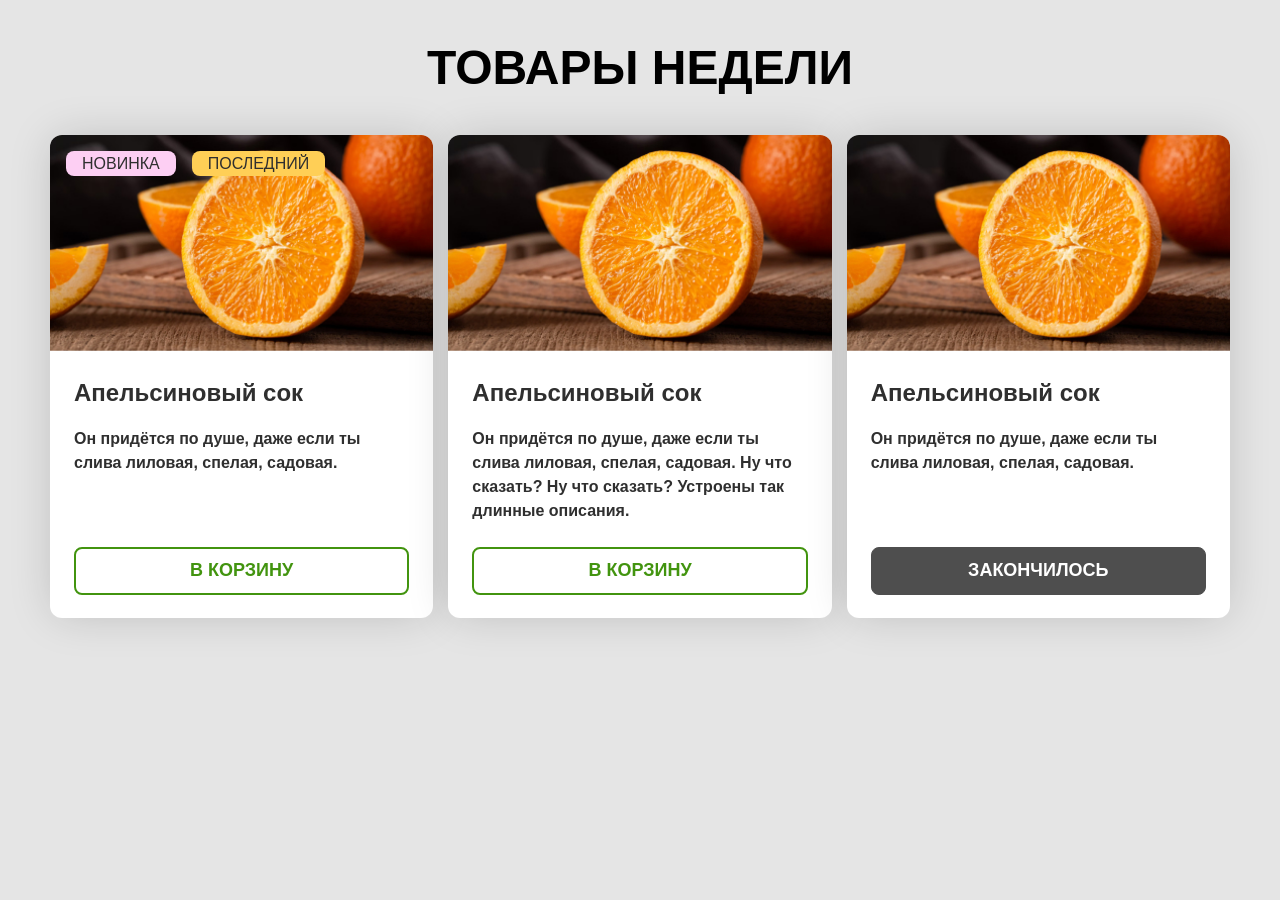
==== 01-product-card/index.html @ 3707c1dc "test assignment for SpurIt" ====
<!doctype html>
<html lang="ru">
<head>
    <meta charset="UTF-8">
    <meta name="viewport"
          content="width=device-width, user-scalable=no, initial-scale=1.0, maximum-scale=1.0, minimum-scale=1.0">
    <meta http-equiv="X-UA-Compatible" content="ie=edge">
    <title>SpurIT - Тестовое задание 1. HTML и CSS</title>
    <link rel="stylesheet" href="./index.css">
</head>
<body>
<main>
    <section class="week-goods">
        <div class="container">
            <h1 class="week-goods__header">ТОВАРЫ НЕДЕЛИ</h1>
            <div class="wrap">
                <div class="card">
                    <img class="card__img" src="orange.jpg" alt="orange">
                    <div class="card-description">
                            <h3 class="card__header">Апельсиновый сок</h3>
                            <p class="card__text">Он придётся по душе, даже если ты слива лиловая, спелая, садовая.</p>  
                    </div>
                    <button class="card__btn">в корзину</button>
                    <div class="card__tags">
                        <div class="tag tag--new">новинка</div>
                        <div class="tag tag--last">последний</div>
                    </div> 
                </div>
                <div class="card">
                    <img class="card__img" src="orange.jpg" alt="orange">
                    <div class="card-description">
                            <h3 class="card__header">Апельсиновый сок</h3>
                            <p class="card__text">Он придётся по душе, даже если ты слива лиловая, спелая, садовая. Ну что сказать? Ну что сказать? Устроены так длинные описания.</p> 
                    </div>
                    <button class="card__btn">в корзину</button>  
                </div>
                <div class="card">
                    <img class="card__img" src="orange.jpg" alt="orange">
                    <div class="card-description">
                            <h3 class="card__header">Апельсиновый сок</h3>
                            <p class="card__text">Он придётся по душе, даже если ты слива лиловая, спелая, садовая.</p>
                    </div>
                    <button class="card__btn" disabled>закончилось</button>
                </div>
                </div>
            </div>
        </div>
    </section>
</main>
</body>
</html>
---- 01-product-card/index.css ----
* {
  box-sizing: border-box;
  padding: 0;
  margin: 0;
  font-family: Arial, sans-serif;
  font-weight: 900;
}

.week-goods {
  background-color: #e5e5e5;
  padding: 40px 0 60px 0;
  height: 100vh;
}

.container {
  max-width: 1180px;
  margin: 0 auto;
}

.week-goods__header {
  color: #000000;
  font-size: 48px;
  text-align: center;
  margin-bottom: 40px;
}

.wrap {
  display: flex;
  justify-content: space-between;
  gap: 15px;
}

.card {
  display: flex;
  flex-direction: column;
  color: #2f2f2f;
  width: 33%;
  min-height: 482px;
  background: #ffffff;
  box-shadow: 0px 0px 45px -4px rgba(0, 0, 0, 0.18);
  border-radius: 12px;
  position: relative;
}

.card__img {
  width: 100%;
  border-radius: 12px 12px 0 0;
}

.card-description {
  padding: 24px;
  height: 100%;
}

.card__header {
  font-size: 24px;
  line-height: 36px;
  margin-bottom: 16px;
}

.card__text {
  font-size: 16px;
  line-height: 24px;
}

.card__btn {
  display: flex;
  justify-content: center;
  align-items: center;
  height: 48px;
  margin: 0 24px 23px;
  background-color: transparent;
  border: 2px solid #42940f;
  border-radius: 8px;
  color: #42940f;
  font-size: 18px;
  text-transform: uppercase;
  padding: 13px;
  text-align: center;
  cursor: pointer;
}

.card__btn:hover {
  background: #42940f;
  color: #ffffff;
}

.card__btn:active {
  background: #1f5200;
  border: 2px solid #1f5200;
  color: #ffffff;
}

.card__btn:disabled {
  background: #4e4e4e;
  color: #ffffff;
  border: 1px solid #4e4e4e;
}

.card__tags {
  display: flex;
  height: 25px;
  gap: 16px;
  position: absolute;
  left: 16px;
  top: 16px;
}

.tag {
  display: flex;
  justify-content: center;
  align-items: center;
  color: #2f2f2f;
  font-weight: 400;
  font-size: 16px;
  text-transform: uppercase;
  border-radius: 8px;
  padding: 0 16px;
}

.tag--new {
  background: #fdcff3;
}

.tag--last {
  background: #ffcf56;
}

@media (max-width: 1200px) {
  .container {
    padding: 0 15px;
  }
}

@media (max-width: 935px) {
  .wrap {
    flex-wrap: wrap;
  }

  .week-goods {
    height: 100%;
  }

  .card {
    width: 48%;
  }
}

@media (max-width: 648px) {
  .card {
    width: 100%;
    min-width: 325px;
  }
}
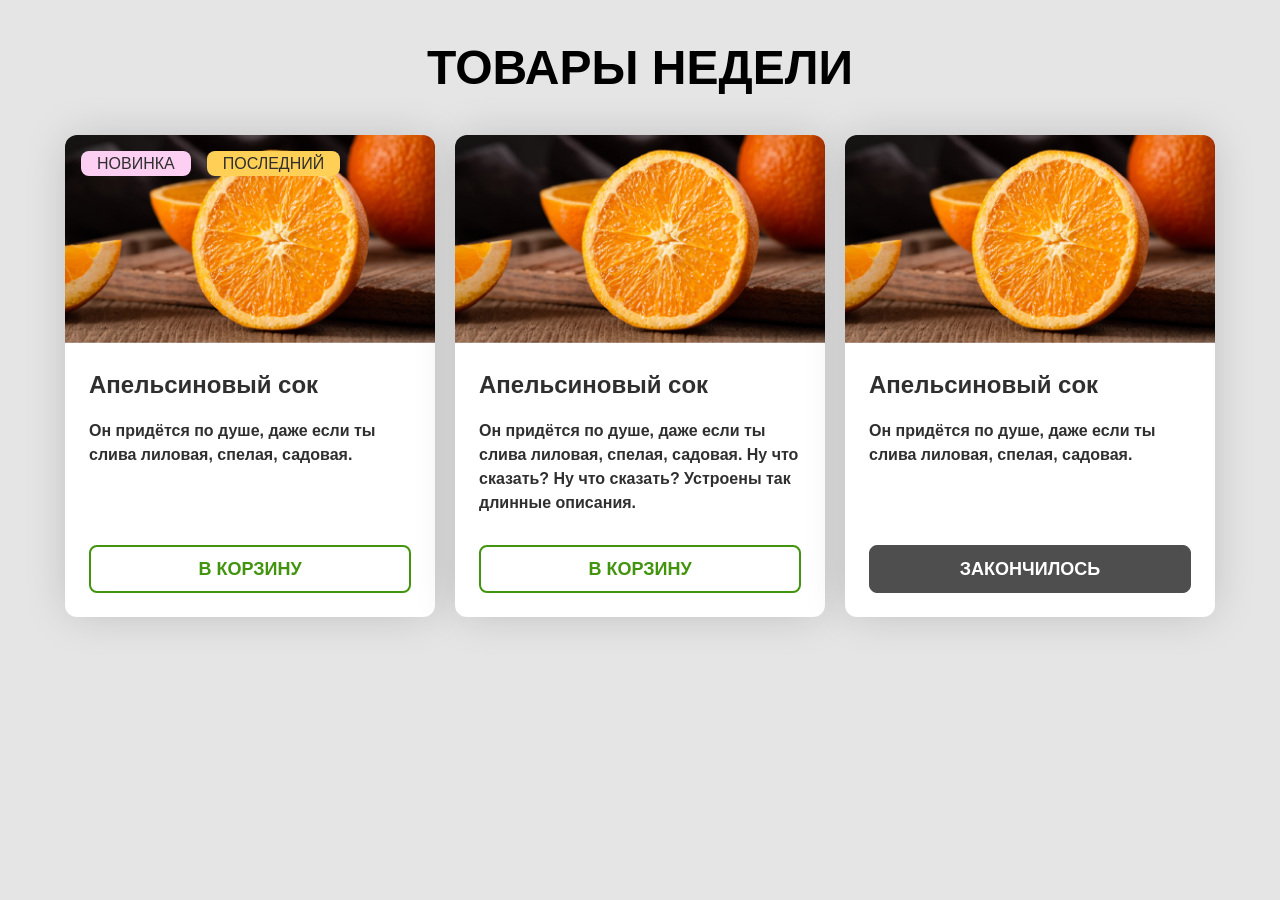
==== commit 9442bd78: "style fixes and accesability features add" ====
--- a/01-product-card/index.html
+++ b/01-product-card/index.html
@@ -1,51 +1,69 @@
-<!doctype html>
+<!DOCTYPE html>
 <html lang="ru">
-<head>
-    <meta charset="UTF-8">
-    <meta name="viewport"
-          content="width=device-width, user-scalable=no, initial-scale=1.0, maximum-scale=1.0, minimum-scale=1.0">
-    <meta http-equiv="X-UA-Compatible" content="ie=edge">
+  <head>
+    <meta charset="UTF-8" />
+    <meta
+      name="viewport"
+      content="width=device-width, initial-scale=1.0, maximum-scale=1.0, minimum-scale=1.0"
+    />
+    <meta http-equiv="X-UA-Compatible" content="ie=edge" />
     <title>SpurIT - Тестовое задание 1. HTML и CSS</title>
-    <link rel="stylesheet" href="./index.css">
-</head>
-<body>
-<main>
-    <section class="week-goods">
+    <link rel="stylesheet" href="./index.css" />
+  </head>
+  <body>
+    <main>
+      <h1 class="visually-hidden">Магазин апельсинового сока</h1>
+      <section class="week-goods" aria-labelledby="goods_heading"
+      <span id="ally_tags_label" class="visually-hidden" aria-hidden="true"></span>
         <div class="container">
-            <h1 class="week-goods__header">ТОВАРЫ НЕДЕЛИ</h1>
-            <div class="wrap">
-                <div class="card">
-                    <img class="card__img" src="orange.jpg" alt="orange">
-                    <div class="card-description">
-                            <h3 class="card__header">Апельсиновый сок</h3>
-                            <p class="card__text">Он придётся по душе, даже если ты слива лиловая, спелая, садовая.</p>  
-                    </div>
-                    <button class="card__btn">в корзину</button>
-                    <div class="card__tags">
-                        <div class="tag tag--new">новинка</div>
-                        <div class="tag tag--last">последний</div>
-                    </div> 
-                </div>
-                <div class="card">
-                    <img class="card__img" src="orange.jpg" alt="orange">
-                    <div class="card-description">
-                            <h3 class="card__header">Апельсиновый сок</h3>
-                            <p class="card__text">Он придётся по душе, даже если ты слива лиловая, спелая, садовая. Ну что сказать? Ну что сказать? Устроены так длинные описания.</p> 
-                    </div>
-                    <button class="card__btn">в корзину</button>  
-                </div>
-                <div class="card">
-                    <img class="card__img" src="orange.jpg" alt="orange">
-                    <div class="card-description">
-                            <h3 class="card__header">Апельсиновый сок</h3>
-                            <p class="card__text">Он придётся по душе, даже если ты слива лиловая, спелая, садовая.</p>
-                    </div>
-                    <button class="card__btn" disabled>закончилось</button>
-                </div>
-                </div>
+          <h2 id="goods_heading" class="week-goods__header">товары недели</h2>
+          <div class="cards-wrapper">
+            <div class="card">
+              <img class="card__img" src="./orange.jpg" alt="orange" role="presentation"/>
+              <div class="card-description">
+                <h3 class="card__header" id="card_heading_1">Апельсиновый сок</h3>
+                <p class="card__text">
+                  Он придётся по душе, даже если ты слива лиловая, спелая,
+                  садовая.
+                </p>
+                <button type="button" class="card__btn">
+                  <span class="visually-hidden">добавить товар в корзину</span>в корзину</button>
+              </div>
+              <div class="card__tags" aria-labelledby="ally_tags_label card_heading_1">
+                <div class="tag tag--new">новинка</div>
+                <div class="tag tag--last">последний</div>
+              </div>
             </div>
+            <div class="card">
+              <img class="card__img" src="./orange.jpg" alt="orange" role="presentation" />
+              <div class="card-description">
+                <h3 class="card__header" id="card_heading_2">Апельсиновый сок</h3>
+                <p class="card__text">
+                  Он придётся по душе, даже если ты слива лиловая, спелая,
+                  садовая. Ну что сказать? Ну что сказать? Устроены так длинные
+                  описания.
+                </p>
+                <button type="button" class="card__btn">
+                  <span class="visually-hidden">добавить товар в корзину</span>в корзину</button>
+              </div> 
+            </div>
+            <div class="card">
+              <img class="card__img" src="./orange.jpg" alt="orange" role="presentation" />
+              <div class="card-description">
+                <h3 class="card__header" id="card_heading_3">Апельсиновый сок</h3>
+                <p class="card__text">
+                  Он придётся по душе, даже если ты слива лиловая, спелая,
+                  садовая.
+                </p>
+                <button type="button" class="card__btn" disabled>
+                  <span class="visually-hidden">добавить товар в корзину</span>
+                  закончилось
+                </button>
+              </div>
+            </div>
+          </div>
         </div>
-    </section>
-</main>
-</body>
-</html>+      </section>
+    </main>
+  </body>
+</html>
--- a/01-product-card/index.css
+++ b/01-product-card/index.css
@@ -4,6 +4,18 @@
   margin: 0;
   font-family: Arial, sans-serif;
   font-weight: 900;
+}
+
+.visually-hidden {
+  position: absolute;
+  width: 1px;
+  height: 1px;
+  margin: -1px;
+  border: 0;
+  padding: 0;
+  white-space: nowrap;
+  clip-path: inset(100%);
+  overflow: hidden;
 }
 
 .week-goods {
@@ -13,8 +25,10 @@
 }
 
 .container {
+  width: 100%;
   max-width: 1180px;
   margin: 0 auto;
+  padding: 0 15px;
 }
 
 .week-goods__header {
@@ -22,20 +36,25 @@
   font-size: 48px;
   text-align: center;
   margin-bottom: 40px;
+  text-transform: uppercase;
 }
 
-.wrap {
-  display: flex;
-  justify-content: space-between;
-  gap: 15px;
+.cards-wrapper {
+  display: grid;
+  grid-template-columns: repeat(auto-fit, minmax(min(18rem, 100%), 1fr));
+  grid-gap: 1.25rem;
+  padding: 0;
+  margin: 0;
+  list-style: none;
 }
 
 .card {
   display: flex;
   flex-direction: column;
   color: #2f2f2f;
-  width: 33%;
   min-height: 482px;
+  max-width: 100%;
+  height: 100%;
   background: #ffffff;
   box-shadow: 0px 0px 45px -4px rgba(0, 0, 0, 0.18);
   border-radius: 12px;
@@ -44,12 +63,17 @@
 
 .card__img {
   width: 100%;
+  height: auto;
+  aspect-ratio: 16/9;
   border-radius: 12px 12px 0 0;
+  object-fit: cover;
 }
 
 .card-description {
+  display: flex;
+  flex-grow: 1;
+  flex-direction: column;
   padding: 24px;
-  height: 100%;
 }
 
 .card__header {
@@ -61,6 +85,7 @@
 .card__text {
   font-size: 16px;
   line-height: 24px;
+  padding-bottom: 16px;
 }
 
 .card__btn {
@@ -68,7 +93,8 @@
   justify-content: center;
   align-items: center;
   height: 48px;
-  margin: 0 24px 23px;
+  width: 100%;
+  margin-top: auto;
   background-color: transparent;
   border: 2px solid #42940f;
   border-radius: 8px;
@@ -77,11 +103,12 @@
   text-transform: uppercase;
   padding: 13px;
   text-align: center;
+  transition: color 0.3s, background-color 0.3s, border-color 0.3s;
   cursor: pointer;
 }
 
 .card__btn:hover {
-  background: #42940f;
+  background-color: #42940f;
   color: #ffffff;
 }
 
@@ -95,10 +122,12 @@
   background: #4e4e4e;
   color: #ffffff;
   border: 1px solid #4e4e4e;
+  cursor: not-allowed;
 }
 
 .card__tags {
   display: flex;
+  flex-wrap: wrap;
   height: 25px;
   gap: 16px;
   position: absolute;
@@ -110,12 +139,11 @@
   display: flex;
   justify-content: center;
   align-items: center;
-  color: #2f2f2f;
   font-weight: 400;
   font-size: 16px;
   text-transform: uppercase;
   border-radius: 8px;
-  padding: 0 16px;
+  padding: 1px 16px;
 }
 
 .tag--new {
@@ -125,30 +153,3 @@
 .tag--last {
   background: #ffcf56;
 }
-
-@media (max-width: 1200px) {
-  .container {
-    padding: 0 15px;
-  }
-}
-
-@media (max-width: 935px) {
-  .wrap {
-    flex-wrap: wrap;
-  }
-
-  .week-goods {
-    height: 100%;
-  }
-
-  .card {
-    width: 48%;
-  }
-}
-
-@media (max-width: 648px) {
-  .card {
-    width: 100%;
-    min-width: 325px;
-  }
-}
